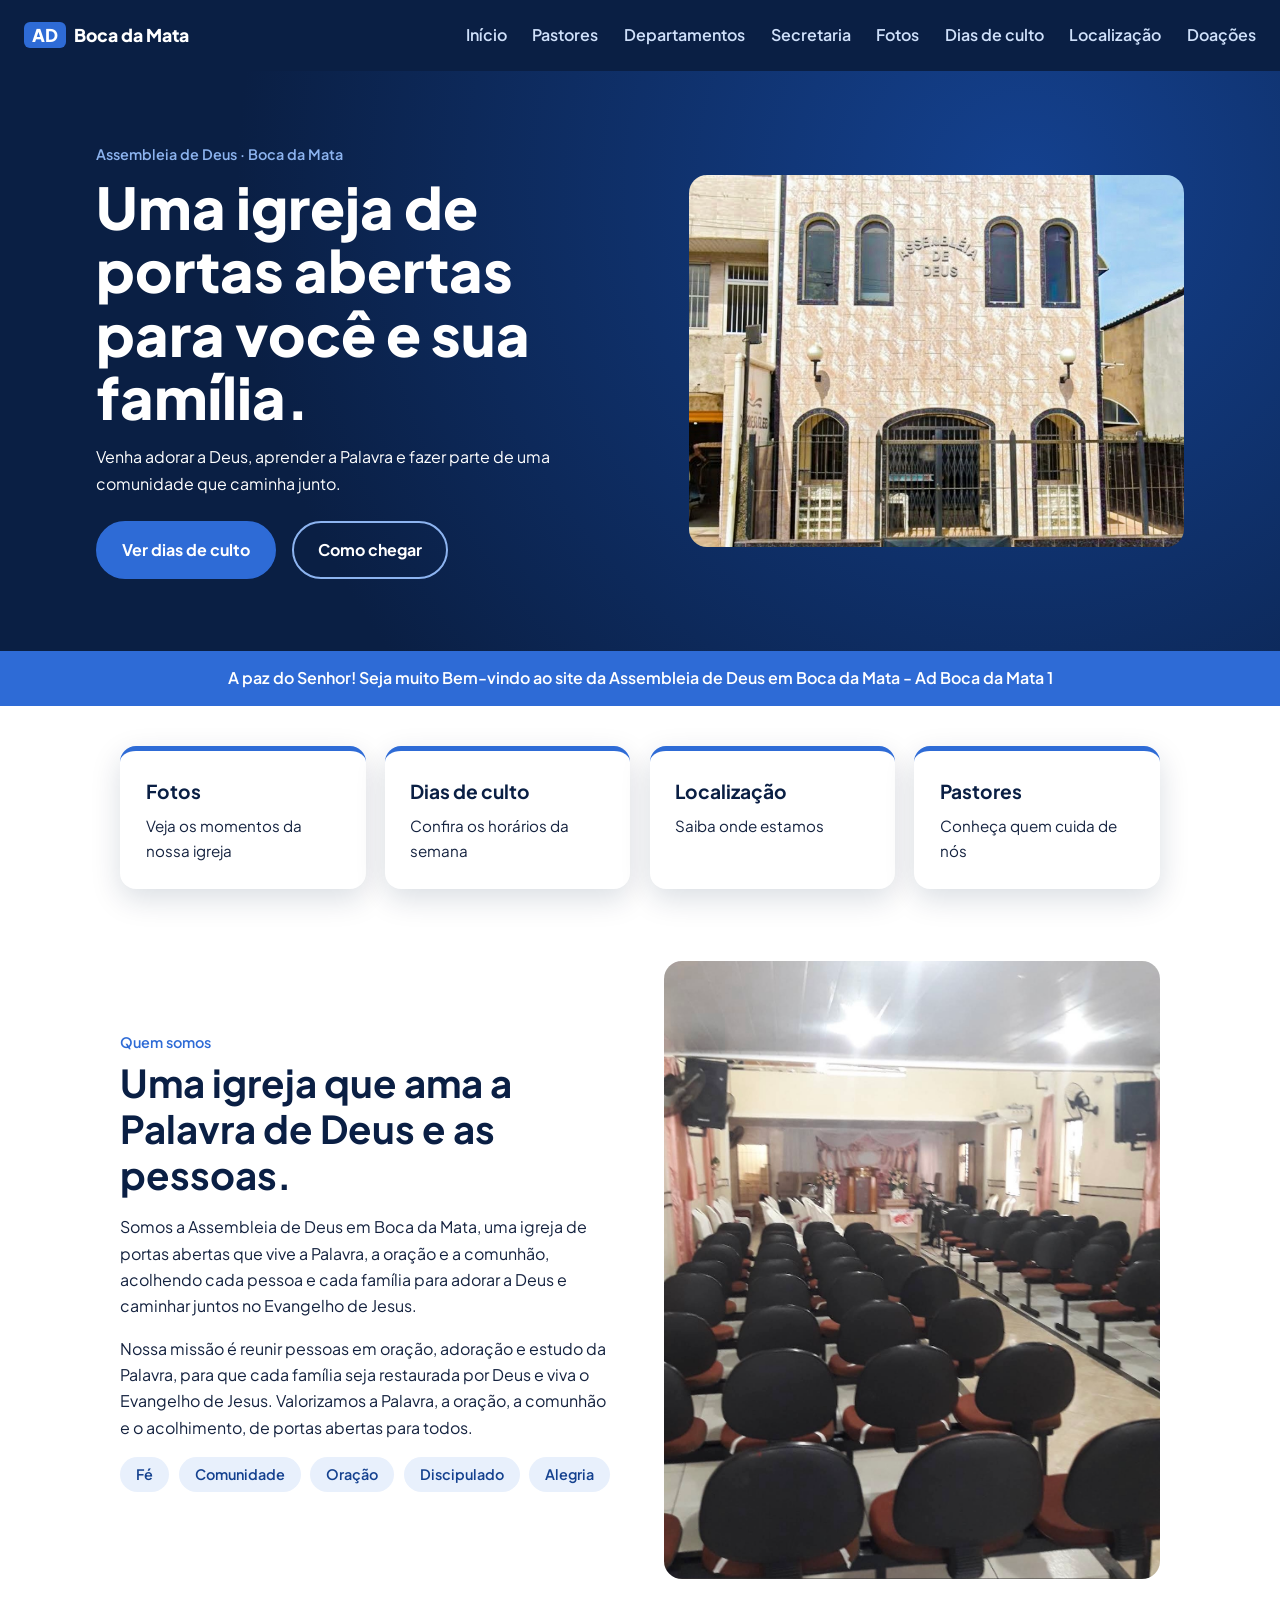
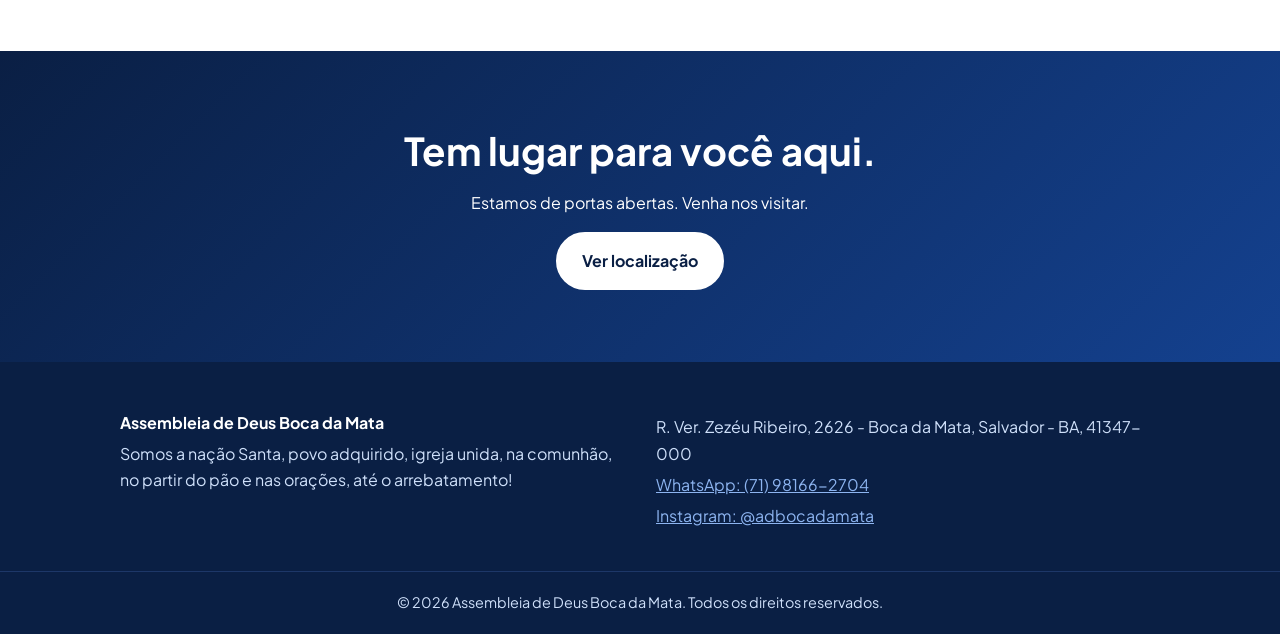
==== index.html @ 1d2b7a52 "Adicionando icones do PWA e favicon no site" ====
<!DOCTYPE html>
<html lang="pt-BR">
<head>
    <meta charset="UTF-8">
    <meta name="viewport" content="width=device-width, initial-scale=1">
    <meta name="theme-color" content="#0A1F44">
    <title>Início | Assembleia de Deus Boca da Mata</title>
    <meta name="description" content="Site oficial da Assembleia de Deus Boca da Mata: dias de culto, localização, fotos e pastores.">
    <link rel="preconnect" href="https://fonts.googleapis.com">
    <link rel="preconnect" href="https://fonts.gstatic.com" crossorigin>
    <link href="https://fonts.googleapis.com/css2?family=Plus+Jakarta+Sans:wght@400;600;800&display=swap" rel="stylesheet">
    <link rel="stylesheet" href="style.css">
    <link rel="manifest" href="manifest.json">
    <link rel="icon" type="image/png" href="img/icone-192.png">
    <meta name="theme-color" content="#0A1F44">
</head>
<body>
<a class="pular" href="#conteudo">Pular para o conteúdo</a>
<header class="topo" id="topo">
    <a class="marca" href="index.html"><span>AD</span> Boca da Mata</a>
    <button class="menu-btn" aria-label="Abrir menu" aria-expanded="false"><i></i><i></i><i></i></button>
    <nav class="menu" id="menu">
        <a href="index.html">Início</a>
        <a href="pastores.html">Pastores</a>
        <a href="departamentos.html">Departamentos</a>
        <a href="secretaria.html">Secretaria</a>
        <a href="fotos.html">Fotos</a>
        <a href="cultos.html">Dias de culto</a>
        <a href="localizacao.html">Localização</a>
        <a href="doacoes.html">Doações</a>
    </nav>
</header>
<main id="conteudo">
    <section class="hero">
        <div class="hero-txt">
            <p class="peq">Assembleia de Deus · Boca da Mata</p>
            <h1>Uma igreja de portas abertas para você e sua família.</h1>
            <p>Venha adorar a Deus, aprender a Palavra e fazer parte de uma comunidade que caminha junto.</p>
            <div class="botoes"><a class="btn" href="cultos.html">Ver dias de culto</a><a class="btn vazado" href="localizacao.html">Como chegar</a></div>
        </div>
        <figure class="foto hero-foto"><img src="img/igreja.jpg" alt="Fachada da igreja" loading="lazy" onerror="this.remove()"></figure>
    </section>
    <section class="faixa"><p>A paz do Senhor! Seja muito Bem-vindo ao site da Assembleia de Deus em Boca da Mata - Ad Boca da Mata 1</p></section>
    <section class="cartoes miolo">
        <a class="cartao rev" href="fotos.html"><b>Fotos</b><span>Veja os momentos da nossa igreja</span></a>
        <a class="cartao rev" href="cultos.html"><b>Dias de culto</b><span>Confira os horários da semana</span></a>
        <a class="cartao rev" href="localizacao.html"><b>Localização</b><span>Saiba onde estamos</span></a>
        <a class="cartao rev" href="pastores.html"><b>Pastores</b><span>Conheça quem cuida de nós</span></a>
    </section>
    <section class="bloco miolo duas">
        <div class="rev"><p class="peq azul">Quem somos</p><h2>Uma igreja que ama a Palavra de Deus e as pessoas.</h2>
            <p>Somos a Assembleia de Deus em Boca da Mata, uma igreja de portas abertas que vive a Palavra, a oração e a comunhão, acolhendo cada pessoa e cada família para adorar a Deus e caminhar juntos no Evangelho de Jesus.</p>
            <p>Nossa missão é reunir pessoas em oração, adoração e estudo da Palavra, para que cada família seja restaurada por Deus e viva o Evangelho de Jesus. Valorizamos a Palavra, a oração, a comunhão e o acolhimento, de portas abertas para todos.</p>
            <ul class="tags"><li>Fé</li><li>Comunidade</li><li>Oração</li><li>Discipulado</li><li>Alegria</li></ul></div>
        <figure class="foto rev"><img src="img/sobre.jpg" alt="Membros da igreja reunidos" loading="lazy" onerror="this.remove()"></figure>
    </section>
    <section class="chamada"><div class="miolo rev"><h2>Tem lugar para você aqui.</h2><p>Estamos de portas abertas. Venha nos visitar.</p><a class="btn claro" href="localizacao.html">Ver localização</a></div></section>
</main>
<footer class="rodape">
    <div class="rodape-in">
        <div><strong>Assembleia de Deus Boca da Mata</strong><p>Somos a nação Santa, povo adquirido, igreja unida, na comunhão, no partir do pão e nas orações, até o arrebatamento!</p></div>
        <div><p>R. Ver. Zezéu Ribeiro, 2626 - Boca da Mata, Salvador - BA, 41347-000</p><p><a href="https://wa.me/5571981662704">WhatsApp: (71) 98166-2704</a></p><p><a href="https://www.instagram.com/adbocadamata" target="_blank" rel="noopener">Instagram: @adbocadamata</a></p></div>
    </div>
    <p class="copy">© <span id="ano"></span> Assembleia de Deus Boca da Mata. Todos os direitos reservados.</p>
</footer>
<script src="script.js"></script>
<script>
    if ('serviceWorker' in navigator) {
        window.addEventListener('load', () => {
            navigator.serviceWorker.register('sw.js')
                .then(reg => console.log('Service Worker registrado com sucesso!', reg))
                .catch(err => console.log('Falha ao registrar o Service Worker:', err));
        });
    }
</script>
</body>
</html>
---- style.css ----
:root{
  --marinho:#0A1F44; --royal:#14418F; --azul:#2E6BD6; --claro:#8DB4F0; --gelo:#E8F0FC; --branco:#fff; --texto:#14223F;
  --fonte:'Plus Jakarta Sans',system-ui,sans-serif;
}
*{box-sizing:border-box}
html{scroll-behavior:smooth}
body{margin:0;font-family:var(--fonte);color:var(--texto);background:var(--branco);line-height:1.65}
img{max-width:100%;display:block}
a{color:var(--azul)}
:focus-visible{outline:3px solid var(--claro);outline-offset:3px}
.pular{position:absolute;left:-999px;background:#fff;padding:.5rem 1rem}
.pular:focus{left:0;z-index:99}
.miolo{max-width:68rem;margin:0 auto;padding-left:1.5rem;padding-right:1.5rem}

/* Topo */
.topo{position:sticky;top:0;z-index:20;display:flex;justify-content:space-between;align-items:center;padding:1.1rem 1.5rem;background:var(--marinho);transition:padding .3s,box-shadow .3s}
.topo.pequeno{padding:.55rem 1.5rem;box-shadow:0 4px 18px rgba(0,0,0,.3)}
.marca{color:#fff;text-decoration:none;font-weight:800;font-size:1.1rem}
.marca span{background:var(--azul);padding:.15rem .5rem;border-radius:6px;margin-right:.3rem}
.menu{display:flex;gap:1.6rem}
.menu a{color:#CFE0FA;text-decoration:none;font-weight:600;position:relative;padding:.3rem 0}
.menu a::after{content:"";position:absolute;left:0;bottom:0;height:2px;width:0;background:var(--claro);transition:width .3s}
.menu a:hover::after,.menu a.ativo::after{width:100%}
.menu a:hover,.menu a.ativo{color:#fff}
.menu-btn{display:none;background:none;border:0;cursor:pointer;padding:.4rem}
.menu-btn i{display:block;width:26px;height:3px;background:#fff;margin:5px 0;transition:transform .3s,opacity .3s}
.menu-btn[aria-expanded=true] i:nth-child(1){transform:translateY(8px) rotate(45deg)}
.menu-btn[aria-expanded=true] i:nth-child(2){opacity:0}
.menu-btn[aria-expanded=true] i:nth-child(3){transform:translateY(-8px) rotate(-45deg)}

/* Foto (com fundo azul caso a imagem não exista) */
.foto{margin:0;border-radius:18px;overflow:hidden;background:linear-gradient(135deg,var(--royal),var(--azul));min-height:14rem}
.foto img{width:100%;height:100%;object-fit:cover;transition:transform .6s}
a:hover>.foto img{transform:scale(1.06)}

/* Hero */
.hero{display:grid;grid-template-columns:1.1fr 1fr;gap:3rem;align-items:center;padding:4.5rem max(1.5rem,calc((100% - 68rem)/2));background:radial-gradient(circle at 80% 20%,var(--royal),var(--marinho) 70%);color:#fff}
.hero h1{font-size:clamp(2.1rem,5vw,3.6rem);line-height:1.1;margin:.5rem 0 1rem;font-weight:800}
.hero-txt>*{animation:entra .8s both}
.hero-txt>:nth-child(2){animation-delay:.12s}.hero-txt>:nth-child(3){animation-delay:.24s}.hero-txt>:nth-child(4){animation-delay:.36s}
.hero-foto{aspect-ratio:4/3;animation:entra .9s .2s both}
@keyframes entra{from{opacity:0;transform:translateY(24px)}to{opacity:1;transform:none}}
.peq{font-size:.9rem;font-weight:600;color:var(--claro);margin:0}
.peq.azul{color:var(--azul)}
.botoes{display:flex;gap:1rem;flex-wrap:wrap;margin-top:1.5rem}
.btn{display:inline-block;padding:.85rem 1.5rem;background:var(--azul);color:#fff;font-weight:700;text-decoration:none;border-radius:999px;border:2px solid var(--azul);transition:transform .2s,background .2s}
.btn:hover{background:var(--claro);border-color:var(--claro);color:var(--marinho);transform:translateY(-3px)}
.btn.vazado{background:transparent;border-color:var(--claro);color:#fff}
.btn.claro{background:#fff;border-color:#fff;color:var(--marinho)}

.faixa{background:var(--azul);color:#fff;text-align:center;padding:.9rem 1.5rem;font-weight:600}
.faixa p{margin:0}

/* Cartões */
.cartoes{display:grid;grid-template-columns:repeat(auto-fit,minmax(13rem,1fr));gap:1.2rem;margin-top:2.5rem;position:relative;padding-top:0}
.cartao{display:flex;flex-direction:column;gap:.3rem;padding:1.6rem;background:#fff;border-radius:16px;text-decoration:none;color:var(--texto);box-shadow:0 10px 30px rgba(10,31,68,.15);border-top:5px solid var(--azul);transition:transform .25s,background .25s,color .25s}
.cartao b{font-size:1.2rem;color:var(--marinho)}
.cartao span{font-size:.95rem}
.cartao:hover{transform:translateY(-6px);background:var(--marinho);color:#CFE0FA}
.cartao:hover b{color:#fff}

/* Blocos */
.bloco{padding-top:4.5rem;padding-bottom:4.5rem}
.duas{display:grid;grid-template-columns:1fr 1fr;gap:3rem;align-items:center}
h2{font-size:clamp(1.7rem,3.5vw,2.4rem);line-height:1.2;color:var(--marinho);margin:.3rem 0 1rem}
.tags{list-style:none;padding:0;display:flex;gap:.6rem;flex-wrap:wrap}
.tags li{background:var(--gelo);color:var(--royal);padding:.35rem 1rem;border-radius:999px;font-weight:600;font-size:.9rem}
.chamada{background:linear-gradient(135deg,var(--marinho),var(--royal));color:#fff;text-align:center;padding:4.5rem 0}
.chamada h2{color:#fff}

/* Páginas internas */
.cabeca{background:linear-gradient(135deg,var(--marinho),var(--royal));color:#fff;padding:4rem 0 3rem}
.cabeca h1{font-size:clamp(2rem,5vw,3rem);margin:0 0 .5rem}
.cabeca p{margin:0;color:#CFE0FA}
.trio{display:grid;grid-template-columns:repeat(auto-fit,minmax(15rem,1fr));gap:2rem}
.pastor{text-align:center}
.retrato{aspect-ratio:3/4;margin-bottom:1rem}
.pastor h3{margin:0;color:var(--marinho);font-size:1.3rem}
.pastor p{margin:.2rem 0 0;color:var(--azul);font-weight:600}
.galeria{display:grid;grid-template-columns:repeat(auto-fill,minmax(15rem,1fr));gap:1rem}
.galeria .foto{aspect-ratio:1;height:100%}
.agenda{list-style:none;padding:0;margin:0}
.agenda li{display:grid;grid-template-columns:10rem 1fr auto;gap:1rem;padding:1.1rem 1.2rem;border-radius:12px;margin-bottom:.7rem;background:var(--gelo);transition:transform .2s,background .2s}
.agenda li:hover{transform:translateX(6px);background:#D5E4FA}
.agenda b{color:var(--royal)}
.agenda em{font-style:normal;font-weight:800;color:var(--marinho)}
.mapa{min-height:20rem;border-radius:18px;background:var(--gelo);border:2px dashed var(--claro);display:flex;align-items:center;justify-content:center;text-align:center;padding:1rem;color:var(--royal);overflow:hidden}
.mapa iframe{width:100%;height:100%;min-height:20rem;border:0}

/* Lightbox */
.lightbox{position:fixed;inset:0;z-index:50;background:rgba(5,14,33,.92);display:flex;align-items:center;justify-content:center;padding:1.5rem}
.lightbox[hidden]{display:none}
.lightbox img{max-height:88vh;border-radius:12px;animation:entra .3s both}
.lightbox button{position:absolute;top:1rem;right:1.5rem;background:none;border:0;color:#fff;font-size:2.5rem;cursor:pointer}

/* Rodapé */
.rodape{background:var(--marinho);color:#CFE0FA;padding-top:3rem}
.rodape-in{max-width:68rem;margin:0 auto;padding:0 1.5rem 2rem;display:grid;grid-template-columns:1fr 1fr;gap:2rem}
.rodape strong{color:#fff}.rodape p{margin:.3rem 0}.rodape a{color:var(--claro)}
.copy{text-align:center;border-top:1px solid #1d3768;padding:1.2rem;margin:0;font-size:.9rem}

/* Animação ao rolar */
.rev{opacity:0;transform:translateY(28px);transition:opacity .7s,transform .7s}
.rev.visivel{opacity:1;transform:none}

@media (max-width:760px){
  .menu-btn{display:block}
  .menu{display:none;position:absolute;top:100%;left:0;right:0;flex-direction:column;gap:0;background:var(--marinho);padding:.5rem 1.5rem 1.2rem}
  .menu.aberto{display:flex;animation:entra .3s both}
  .menu a{padding:.8rem 0}
  .hero,.duas,.rodape-in{grid-template-columns:1fr}
  .agenda li{grid-template-columns:1fr auto}.agenda b{grid-column:1/-1}
}
@media (prefers-reduced-motion:reduce){
  *{animation:none!important;transition:none!important}.rev{opacity:1;transform:none}
}
/* Corrige o "Ver mais" cortado: todas as fotos viram quadrados iguais */
.galeria .item{aspect-ratio:1;position:relative;display:block;overflow:hidden;border-radius:18px}
.galeria .item .foto{position:absolute;inset:0;height:100%;min-height:0;aspect-ratio:auto;border-radius:0}
.galeria .item .foto img{width:100%;height:100%;object-fit:cover}
.galeria .legenda{z-index:2}

/* Departamentos */
.depto{margin-bottom:3.5rem}
.depto-topo{display:flex;align-items:center;gap:1rem;border-bottom:3px solid var(--gelo);padding-bottom:.8rem;margin-bottom:1.5rem}
.depto-topo h2{margin:0}
.logo{margin:0;width:56px;height:56px;min-height:0;flex:none;border-radius:50%;overflow:hidden;background:linear-gradient(135deg,var(--royal),var(--azul))}
.logo img{width:100%;height:100%;object-fit:cover}
.lideres{display:grid;grid-template-columns:repeat(auto-fill,minmax(13rem,1fr));gap:1.5rem}
.lider{background:var(--gelo);border-radius:16px;padding:1rem 1rem 1.3rem;text-align:center;transition:transform .25s,box-shadow .25s}
.lider:hover{transform:translateY(-5px);box-shadow:0 10px 24px rgba(10,31,68,.18)}
.lider .foto{aspect-ratio:1;min-height:0;border-radius:50%;width:9rem;margin:0 auto 1rem}
.lider h4{margin:0;color:var(--marinho);font-size:1.1rem}
.lider .cargo{margin:.15rem 0 .6rem;color:var(--royal);font-weight:600}
.lider .tel{display:inline-block;font-weight:700;text-decoration:none;color:#fff;background:var(--azul);padding:.35rem 1rem;border-radius:999px;font-size:.9rem}
.lider .tel:hover{background:var(--marinho)}
/* Cultos: a caixinha abre para baixo ao clicar */
.agenda li.culto{display:block;padding:0;overflow:hidden}
.culto-btn{width:100%;display:grid;grid-template-columns:10rem 1fr auto auto;gap:1rem;align-items:center;padding:1.1rem 1.2rem;border:0;background:transparent;font:inherit;color:inherit;text-align:left;cursor:pointer}
.culto-btn .seta{width:.65rem;height:.65rem;border-right:3px solid var(--royal);border-bottom:3px solid var(--royal);transform:rotate(45deg);transition:transform .45s}
.culto-btn[aria-expanded="true"] .seta{transform:rotate(-135deg)}
.culto-painel{display:grid;grid-template-rows:0fr;transition:grid-template-rows .45s ease}
.culto-painel.aberto{grid-template-rows:1fr}
.culto-conteudo{overflow:hidden;visibility:hidden;transition:visibility .45s}
.culto-painel.aberto .culto-conteudo{visibility:visible}
.culto-conteudo p{margin:0;padding:1rem 1.2rem 1.3rem;border-top:1px solid #c5d6f2}
@media (max-width:760px){
  .culto-btn{grid-template-columns:1fr auto auto}
  .culto-btn b{grid-column:1/-1}
}
/* Cultos: linha vira botão que se estende */
.agenda li.culto{display:block;padding:0;overflow:hidden}
.culto-btn{width:100%;display:grid;grid-template-columns:10rem 1fr auto auto;gap:1rem;align-items:center;padding:1.1rem 1.2rem;border:0;background:transparent;font:inherit;color:inherit;text-align:left;cursor:pointer}
.culto-btn .seta{width:.65rem;height:.65rem;border-right:3px solid var(--royal);border-bottom:3px solid var(--royal);transform:rotate(45deg);transition:transform .45s}
.culto-btn[aria-expanded="true"] .seta{transform:rotate(-135deg)}
.culto-painel{display:grid;grid-template-rows:0fr;transition:grid-template-rows .45s ease}
.culto-painel.aberto{grid-template-rows:1fr}
.culto-conteudo{overflow:hidden;visibility:hidden;transition:visibility .45s}
.culto-painel.aberto .culto-conteudo{visibility:visible}
.culto-conteudo p{margin:0;padding:.2rem 1.2rem 1.3rem;border-top:1px solid #c5d6f2;padding-top:1rem}
@media (max-width:760px){
  .culto-btn{grid-template-columns:1fr auto auto}
  .culto-btn b{grid-column:1/-1}
}/* Cultos: a caixinha abre para baixo ao clicar */
.agenda li.culto{display:block;padding:0;overflow:hidden}
.culto-btn{width:100%;display:grid;grid-template-columns:10rem 1fr auto auto;gap:1rem;align-items:center;padding:1.1rem 1.2rem;border:0;background:transparent;font:inherit;color:inherit;text-align:left;cursor:pointer}
.culto-btn .seta{width:.65rem;height:.65rem;border-right:3px solid var(--royal);border-bottom:3px solid var(--royal);transform:rotate(45deg);transition:transform .45s}
.culto-btn[aria-expanded="true"] .seta{transform:rotate(-135deg)}
.culto-painel{display:grid;grid-template-rows:0fr;transition:grid-template-rows .45s ease}
.culto-painel.aberto{grid-template-rows:1fr}
.culto-conteudo{overflow:hidden;visibility:hidden;transition:visibility .45s}
.culto-painel.aberto .culto-conteudo{visibility:visible}
.culto-conteudo p{margin:0;padding:1rem 1.2rem 1.3rem;border-top:1px solid #c5d6f2}
@media (max-width:760px){
  .culto-btn{grid-template-columns:1fr auto auto}
  .culto-btn b{grid-column:1/-1}
}
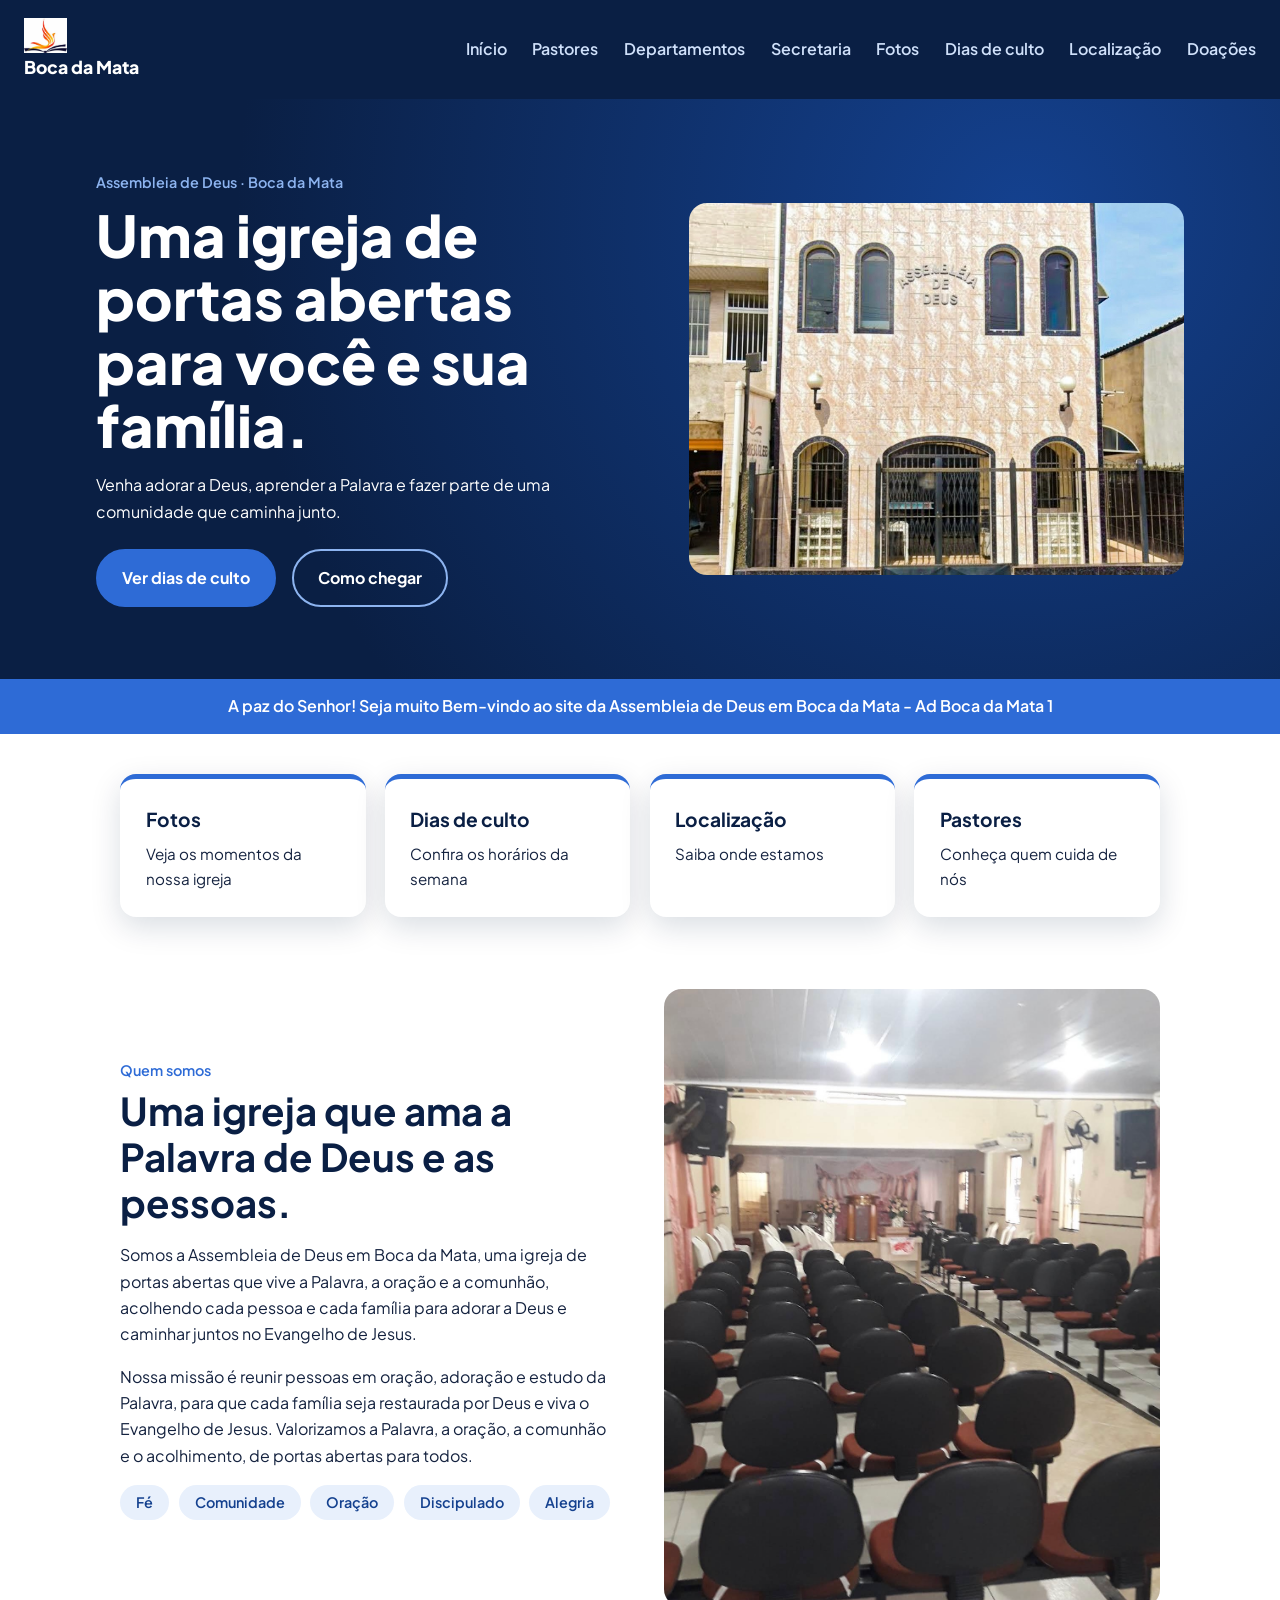
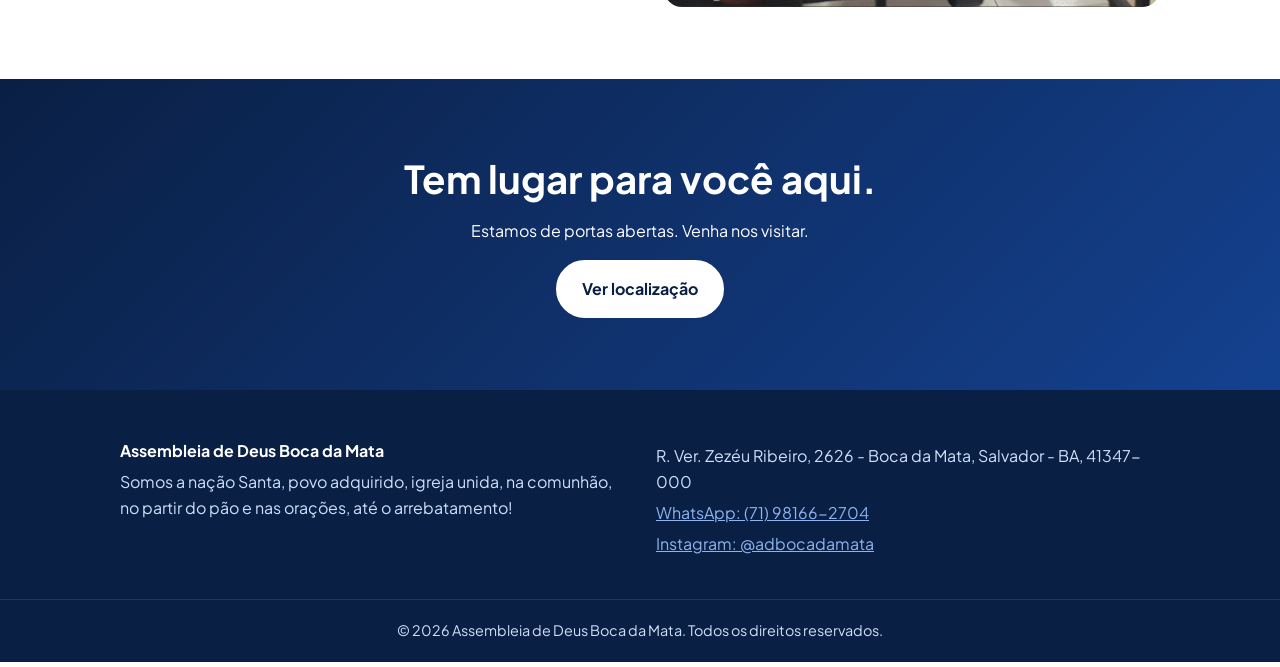
==== commit 70c08b9d: "Adicionando logo em imagem no topo do site" ====
--- a/index.html
+++ b/index.html
@@ -17,7 +17,10 @@
 <body>
 <a class="pular" href="#conteudo">Pular para o conteúdo</a>
 <header class="topo" id="topo">
-    <a class="marca" href="index.html"><span>AD</span> Boca da Mata</a>
+    <a class="marca" href="index.html">
+        <img src="img/logo-igreja.png" alt="Logo AD Boca da Mata" style="height: 35px; width: auto; vertical-align: middle; margin-right: 5px;">
+        Boca da Mata
+    </a>
     <button class="menu-btn" aria-label="Abrir menu" aria-expanded="false"><i></i><i></i><i></i></button>
     <nav class="menu" id="menu">
         <a href="index.html">Início</a>
--- a/style.css
+++ b/style.css
@@ -174,4 +174,9 @@
 @media (max-width:760px){
   .culto-btn{grid-template-columns:1fr auto auto}
   .culto-btn b{grid-column:1/-1}
+}
+.marca img {
+  max-height: 38px;
+  object-fit: contain;
+  vertical-align: middle;
 }
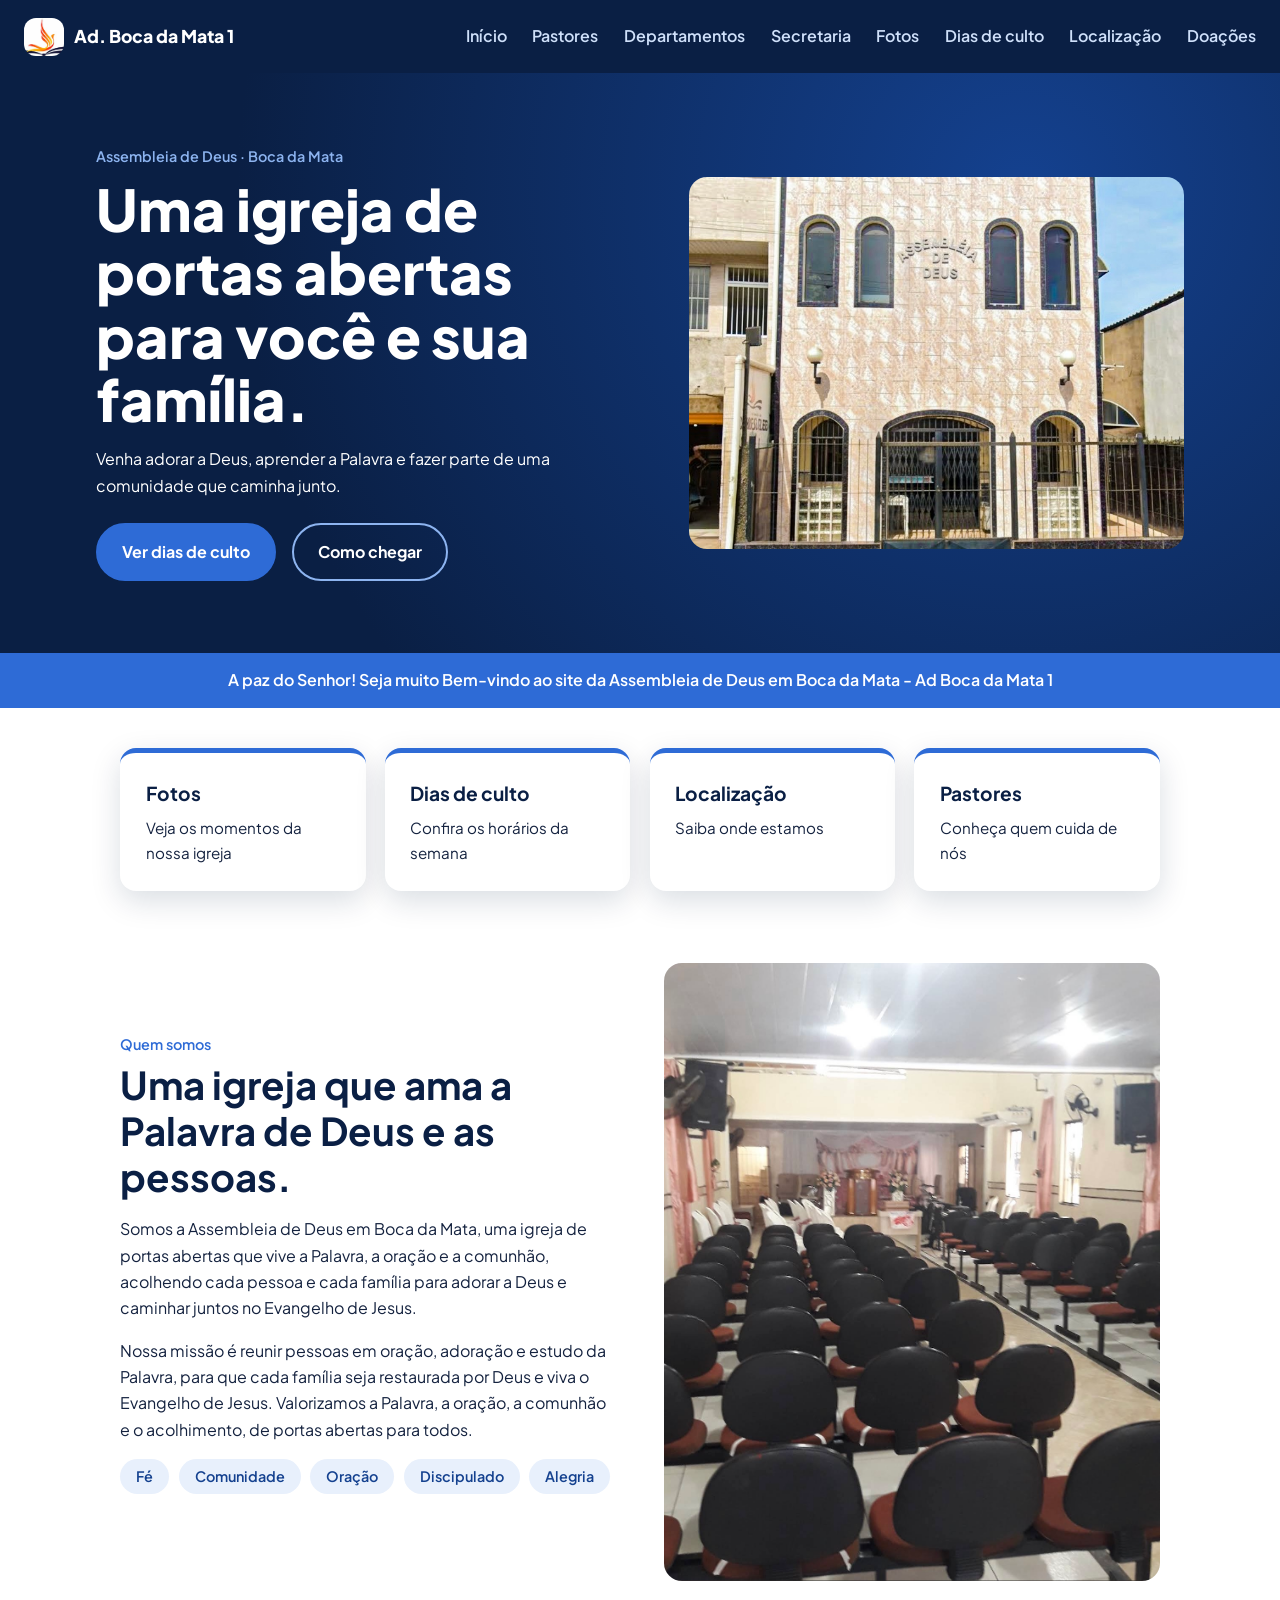
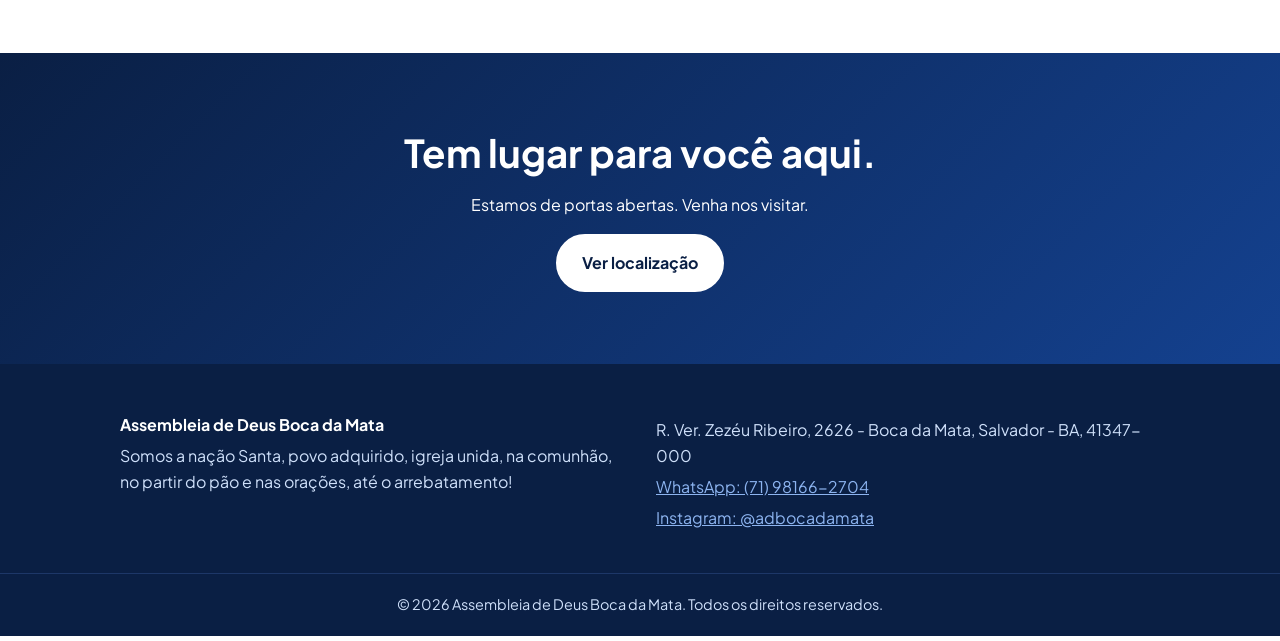
==== commit 5367dd7c: "Ajustando logo arredondada e nome Ad. Boca da Mata 1 ao lado" ====
--- a/index.html
+++ b/index.html
@@ -18,8 +18,8 @@
 <a class="pular" href="#conteudo">Pular para o conteúdo</a>
 <header class="topo" id="topo">
     <a class="marca" href="index.html">
-        <img src="img/logo-igreja.png" alt="Logo AD Boca da Mata" style="height: 35px; width: auto; vertical-align: middle; margin-right: 5px;">
-        Boca da Mata
+        <img src="img/logo-igreja.png" alt="Logo AD Boca da Mata">
+        Ad. Boca da Mata 1
     </a>
     <button class="menu-btn" aria-label="Abrir menu" aria-expanded="false"><i></i><i></i><i></i></button>
     <nav class="menu" id="menu">
--- a/style.css
+++ b/style.css
@@ -179,4 +179,22 @@
   max-height: 38px;
   object-fit: contain;
   vertical-align: middle;
+}
+/* Marca (Logo + Nome no Topo) */
+.marca {
+    color: #fff;
+    text-decoration: none;
+    font-weight: 800;
+    font-size: 1.1rem;
+    display: flex;
+    align-items: center;
+    gap: 0.6rem;
+}
+
+.marca img {
+    height: 40px;
+    width: 40px;
+    object-fit: cover;
+    border-radius: 12px; /* Deixa os cantos arredondados */
+    vertical-align: middle;
 }
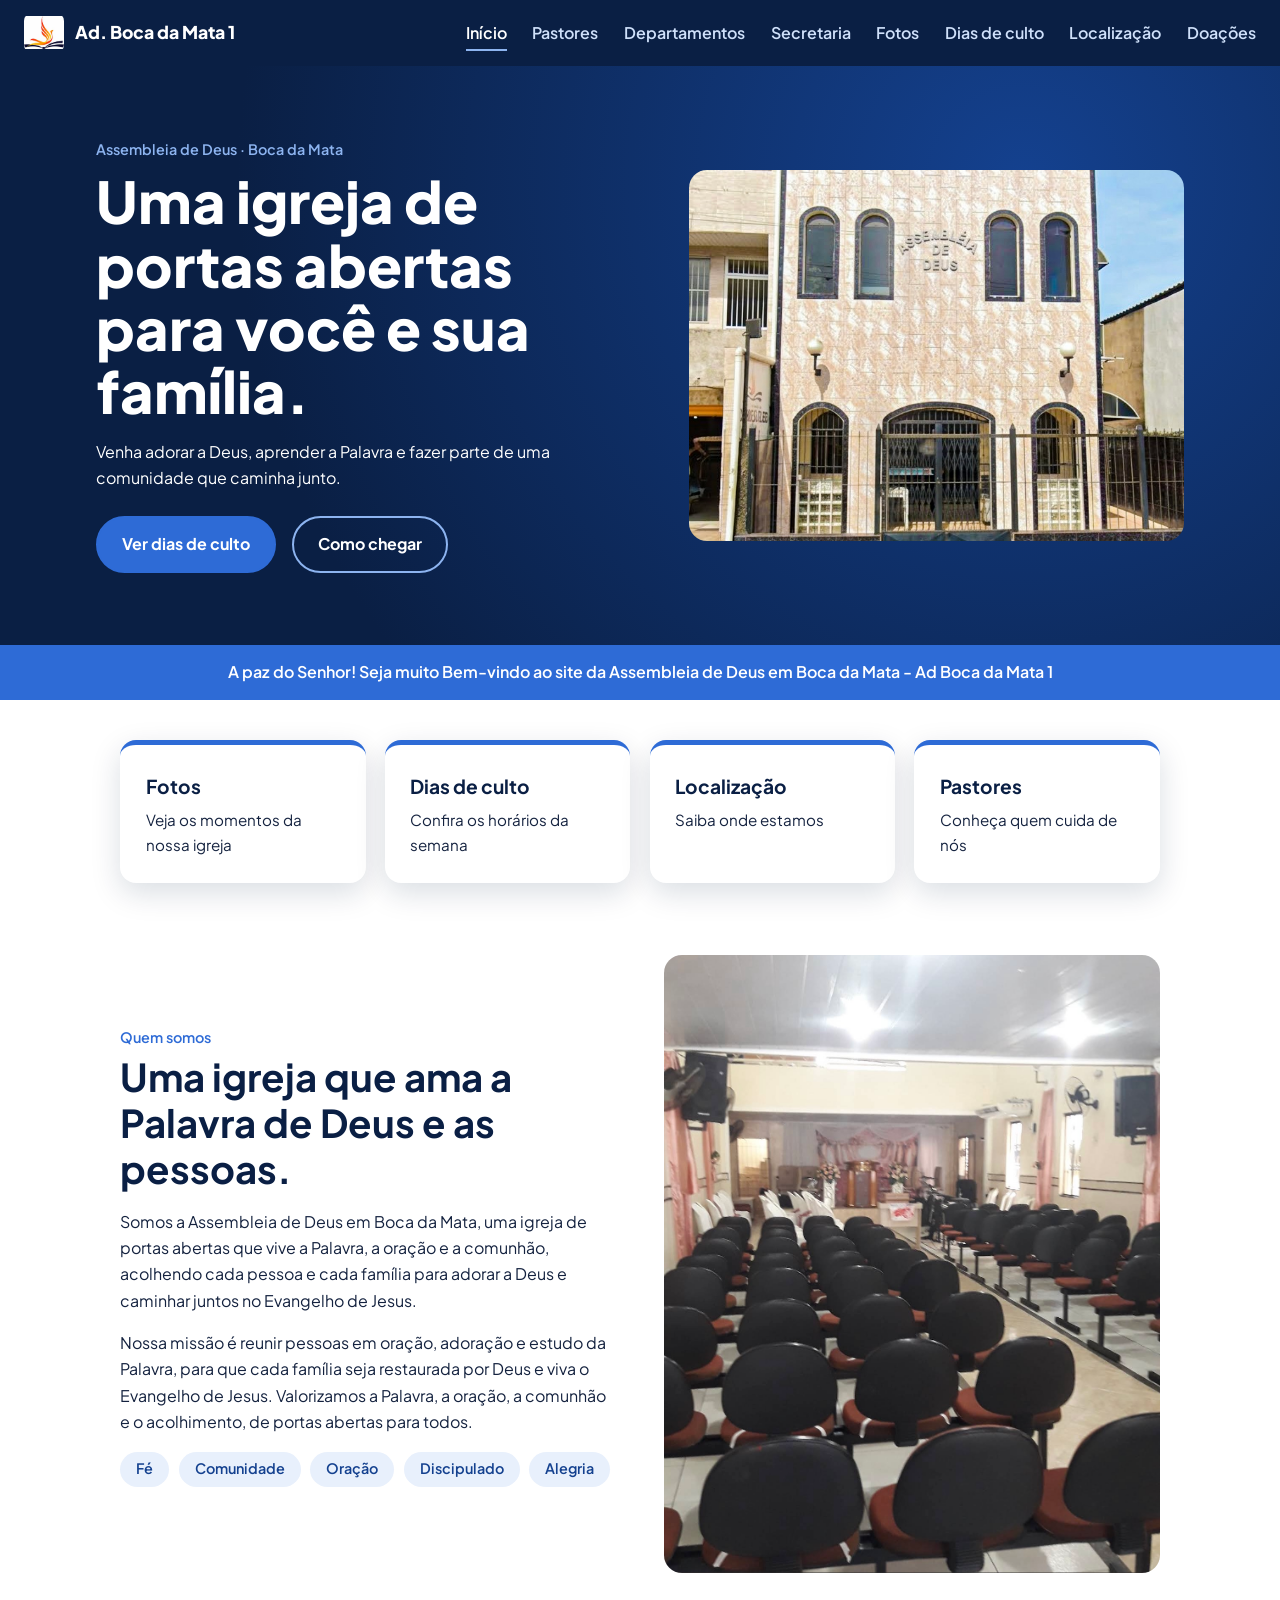
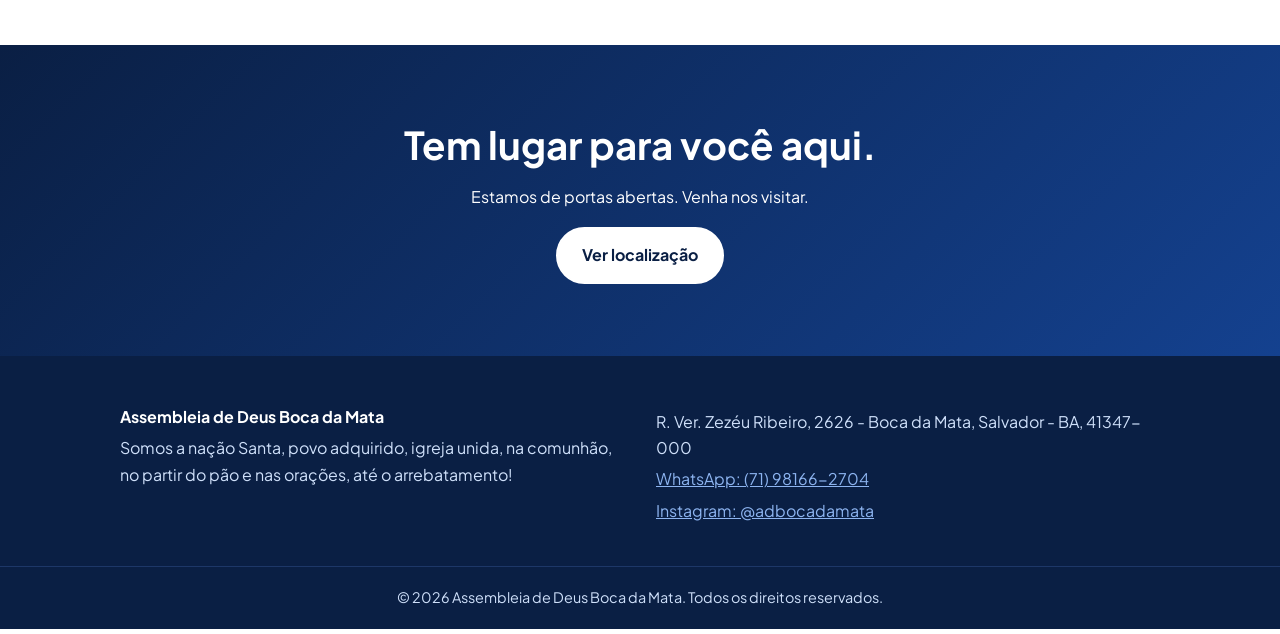
==== commit ac3eef6b: "Atualiza site: nova logo, página de localização e correções" ====
--- a/index.html
+++ b/index.html
@@ -11,19 +11,21 @@
     <link href="https://fonts.googleapis.com/css2?family=Plus+Jakarta+Sans:wght@400;600;800&display=swap" rel="stylesheet">
     <link rel="stylesheet" href="style.css">
     <link rel="manifest" href="manifest.json">
-    <link rel="icon" type="image/png" href="img/icone-192.png">
-    <meta name="theme-color" content="#0A1F44">
+    <link rel="icon" href="favicon.ico" sizes="any">
+    <link rel="icon" type="image/png" sizes="32x32" href="img/favicon-32.png">
+    <link rel="icon" type="image/png" sizes="192x192" href="img/icone-192.png">
+    <link rel="apple-touch-icon" href="img/apple-touch-icon.png">
 </head>
 <body>
 <a class="pular" href="#conteudo">Pular para o conteúdo</a>
 <header class="topo" id="topo">
     <a class="marca" href="index.html">
-        <img src="img/logo-igreja.png" alt="Logo AD Boca da Mata">
+        <img src="img/logo-igreja.png" alt="Logo AD Boca da Mata" width="40" height="40">
         Ad. Boca da Mata 1
     </a>
     <button class="menu-btn" aria-label="Abrir menu" aria-expanded="false"><i></i><i></i><i></i></button>
     <nav class="menu" id="menu">
-        <a href="index.html">Início</a>
+        <a href="index.html" class="ativo" aria-current="page">Início</a>
         <a href="pastores.html">Pastores</a>
         <a href="departamentos.html">Departamentos</a>
         <a href="secretaria.html">Secretaria</a>
--- a/style.css
+++ b/style.css
@@ -1,6 +1,6 @@
 :root{
-  --marinho:#0A1F44; --royal:#14418F; --azul:#2E6BD6; --claro:#8DB4F0; --gelo:#E8F0FC; --branco:#fff; --texto:#14223F;
-  --fonte:'Plus Jakarta Sans',system-ui,sans-serif;
+    --marinho:#0A1F44; --royal:#14418F; --azul:#2E6BD6; --claro:#8DB4F0; --gelo:#E8F0FC; --branco:#fff; --texto:#14223F;
+    --fonte:'Plus Jakarta Sans',system-ui,sans-serif;
 }
 *{box-sizing:border-box}
 html{scroll-behavior:smooth}
@@ -13,10 +13,8 @@
 .miolo{max-width:68rem;margin:0 auto;padding-left:1.5rem;padding-right:1.5rem}
 
 /* Topo */
-.topo{position:sticky;top:0;z-index:20;display:flex;justify-content:space-between;align-items:center;padding:1.1rem 1.5rem;background:var(--marinho);transition:padding .3s,box-shadow .3s}
-.topo.pequeno{padding:.55rem 1.5rem;box-shadow:0 4px 18px rgba(0,0,0,.3)}
-.marca{color:#fff;text-decoration:none;font-weight:800;font-size:1.1rem}
-.marca span{background:var(--azul);padding:.15rem .5rem;border-radius:6px;margin-right:.3rem}
+.topo{position:sticky;top:0;z-index:20;display:flex;justify-content:space-between;align-items:center;padding:.8rem 1.5rem;background:var(--marinho);transition:padding .3s,box-shadow .3s}
+.topo.pequeno{padding:.5rem 1.5rem;box-shadow:0 4px 18px rgba(0,0,0,.3)}
 .menu{display:flex;gap:1.6rem}
 .menu a{color:#CFE0FA;text-decoration:none;font-weight:600;position:relative;padding:.3rem 0}
 .menu a::after{content:"";position:absolute;left:0;bottom:0;height:2px;width:0;background:var(--claro);transition:width .3s}
@@ -27,6 +25,11 @@
 .menu-btn[aria-expanded=true] i:nth-child(1){transform:translateY(8px) rotate(45deg)}
 .menu-btn[aria-expanded=true] i:nth-child(2){opacity:0}
 .menu-btn[aria-expanded=true] i:nth-child(3){transform:translateY(-8px) rotate(-45deg)}
+
+/* Marca (logo + nome no topo) */
+.marca{color:#fff;text-decoration:none;font-weight:800;font-size:1.1rem;display:flex;align-items:center;gap:.7rem;line-height:1}
+.marca img{height:40px;width:40px;max-width:none;flex:none;object-fit:contain;border-radius:8px}
+.topo.pequeno .marca img{height:34px;width:34px}
 
 /* Foto (com fundo azul caso a imagem não exista) */
 .foto{margin:0;border-radius:18px;overflow:hidden;background:linear-gradient(135deg,var(--royal),var(--azul));min-height:14rem}
@@ -103,18 +106,7 @@
 .rev{opacity:0;transform:translateY(28px);transition:opacity .7s,transform .7s}
 .rev.visivel{opacity:1;transform:none}
 
-@media (max-width:760px){
-  .menu-btn{display:block}
-  .menu{display:none;position:absolute;top:100%;left:0;right:0;flex-direction:column;gap:0;background:var(--marinho);padding:.5rem 1.5rem 1.2rem}
-  .menu.aberto{display:flex;animation:entra .3s both}
-  .menu a{padding:.8rem 0}
-  .hero,.duas,.rodape-in{grid-template-columns:1fr}
-  .agenda li{grid-template-columns:1fr auto}.agenda b{grid-column:1/-1}
-}
-@media (prefers-reduced-motion:reduce){
-  *{animation:none!important;transition:none!important}.rev{opacity:1;transform:none}
-}
-/* Corrige o "Ver mais" cortado: todas as fotos viram quadrados iguais */
+/* Galeria: todas as fotos viram quadrados iguais */
 .galeria .item{aspect-ratio:1;position:relative;display:block;overflow:hidden;border-radius:18px}
 .galeria .item .foto{position:absolute;inset:0;height:100%;min-height:0;aspect-ratio:auto;border-radius:0}
 .galeria .item .foto img{width:100%;height:100%;object-fit:cover}
@@ -134,6 +126,7 @@
 .lider .cargo{margin:.15rem 0 .6rem;color:var(--royal);font-weight:600}
 .lider .tel{display:inline-block;font-weight:700;text-decoration:none;color:#fff;background:var(--azul);padding:.35rem 1rem;border-radius:999px;font-size:.9rem}
 .lider .tel:hover{background:var(--marinho)}
+
 /* Cultos: a caixinha abre para baixo ao clicar */
 .agenda li.culto{display:block;padding:0;overflow:hidden}
 .culto-btn{width:100%;display:grid;grid-template-columns:10rem 1fr auto auto;gap:1rem;align-items:center;padding:1.1rem 1.2rem;border:0;background:transparent;font:inherit;color:inherit;text-align:left;cursor:pointer}
@@ -144,57 +137,24 @@
 .culto-conteudo{overflow:hidden;visibility:hidden;transition:visibility .45s}
 .culto-painel.aberto .culto-conteudo{visibility:visible}
 .culto-conteudo p{margin:0;padding:1rem 1.2rem 1.3rem;border-top:1px solid #c5d6f2}
+
+/* Localização */
+.loc{display:grid;grid-template-columns:1fr 1.4fr;gap:2.5rem;align-items:start}
+.loc-info{background:var(--gelo);border-radius:18px;padding:2rem}
+.loc-info h2{margin-top:0;font-size:1.6rem}
+.loc-info p{margin:.4rem 0 1rem}
+
 @media (max-width:760px){
-  .culto-btn{grid-template-columns:1fr auto auto}
-  .culto-btn b{grid-column:1/-1}
+    .menu-btn{display:block}
+    .menu{display:none;position:absolute;top:100%;left:0;right:0;flex-direction:column;gap:0;background:var(--marinho);padding:.5rem 1.5rem 1.2rem}
+    .menu.aberto{display:flex;animation:entra .3s both}
+    .menu a{padding:.8rem 0}
+    .marca{font-size:1rem}
+    .hero,.duas,.rodape-in,.loc{grid-template-columns:1fr}
+    .agenda li{grid-template-columns:1fr auto}.agenda b{grid-column:1/-1}
+    .culto-btn{grid-template-columns:1fr auto auto}
+    .culto-btn b{grid-column:1/-1}
 }
-/* Cultos: linha vira botão que se estende */
-.agenda li.culto{display:block;padding:0;overflow:hidden}
-.culto-btn{width:100%;display:grid;grid-template-columns:10rem 1fr auto auto;gap:1rem;align-items:center;padding:1.1rem 1.2rem;border:0;background:transparent;font:inherit;color:inherit;text-align:left;cursor:pointer}
-.culto-btn .seta{width:.65rem;height:.65rem;border-right:3px solid var(--royal);border-bottom:3px solid var(--royal);transform:rotate(45deg);transition:transform .45s}
-.culto-btn[aria-expanded="true"] .seta{transform:rotate(-135deg)}
-.culto-painel{display:grid;grid-template-rows:0fr;transition:grid-template-rows .45s ease}
-.culto-painel.aberto{grid-template-rows:1fr}
-.culto-conteudo{overflow:hidden;visibility:hidden;transition:visibility .45s}
-.culto-painel.aberto .culto-conteudo{visibility:visible}
-.culto-conteudo p{margin:0;padding:.2rem 1.2rem 1.3rem;border-top:1px solid #c5d6f2;padding-top:1rem}
-@media (max-width:760px){
-  .culto-btn{grid-template-columns:1fr auto auto}
-  .culto-btn b{grid-column:1/-1}
-}/* Cultos: a caixinha abre para baixo ao clicar */
-.agenda li.culto{display:block;padding:0;overflow:hidden}
-.culto-btn{width:100%;display:grid;grid-template-columns:10rem 1fr auto auto;gap:1rem;align-items:center;padding:1.1rem 1.2rem;border:0;background:transparent;font:inherit;color:inherit;text-align:left;cursor:pointer}
-.culto-btn .seta{width:.65rem;height:.65rem;border-right:3px solid var(--royal);border-bottom:3px solid var(--royal);transform:rotate(45deg);transition:transform .45s}
-.culto-btn[aria-expanded="true"] .seta{transform:rotate(-135deg)}
-.culto-painel{display:grid;grid-template-rows:0fr;transition:grid-template-rows .45s ease}
-.culto-painel.aberto{grid-template-rows:1fr}
-.culto-conteudo{overflow:hidden;visibility:hidden;transition:visibility .45s}
-.culto-painel.aberto .culto-conteudo{visibility:visible}
-.culto-conteudo p{margin:0;padding:1rem 1.2rem 1.3rem;border-top:1px solid #c5d6f2}
-@media (max-width:760px){
-  .culto-btn{grid-template-columns:1fr auto auto}
-  .culto-btn b{grid-column:1/-1}
-}
-.marca img {
-  max-height: 38px;
-  object-fit: contain;
-  vertical-align: middle;
-}
-/* Marca (Logo + Nome no Topo) */
-.marca {
-    color: #fff;
-    text-decoration: none;
-    font-weight: 800;
-    font-size: 1.1rem;
-    display: flex;
-    align-items: center;
-    gap: 0.6rem;
-}
-
-.marca img {
-    height: 40px;
-    width: 40px;
-    object-fit: cover;
-    border-radius: 12px; /* Deixa os cantos arredondados */
-    vertical-align: middle;
+@media (prefers-reduced-motion:reduce){
+    *{animation:none!important;transition:none!important}.rev{opacity:1;transform:none}
 }
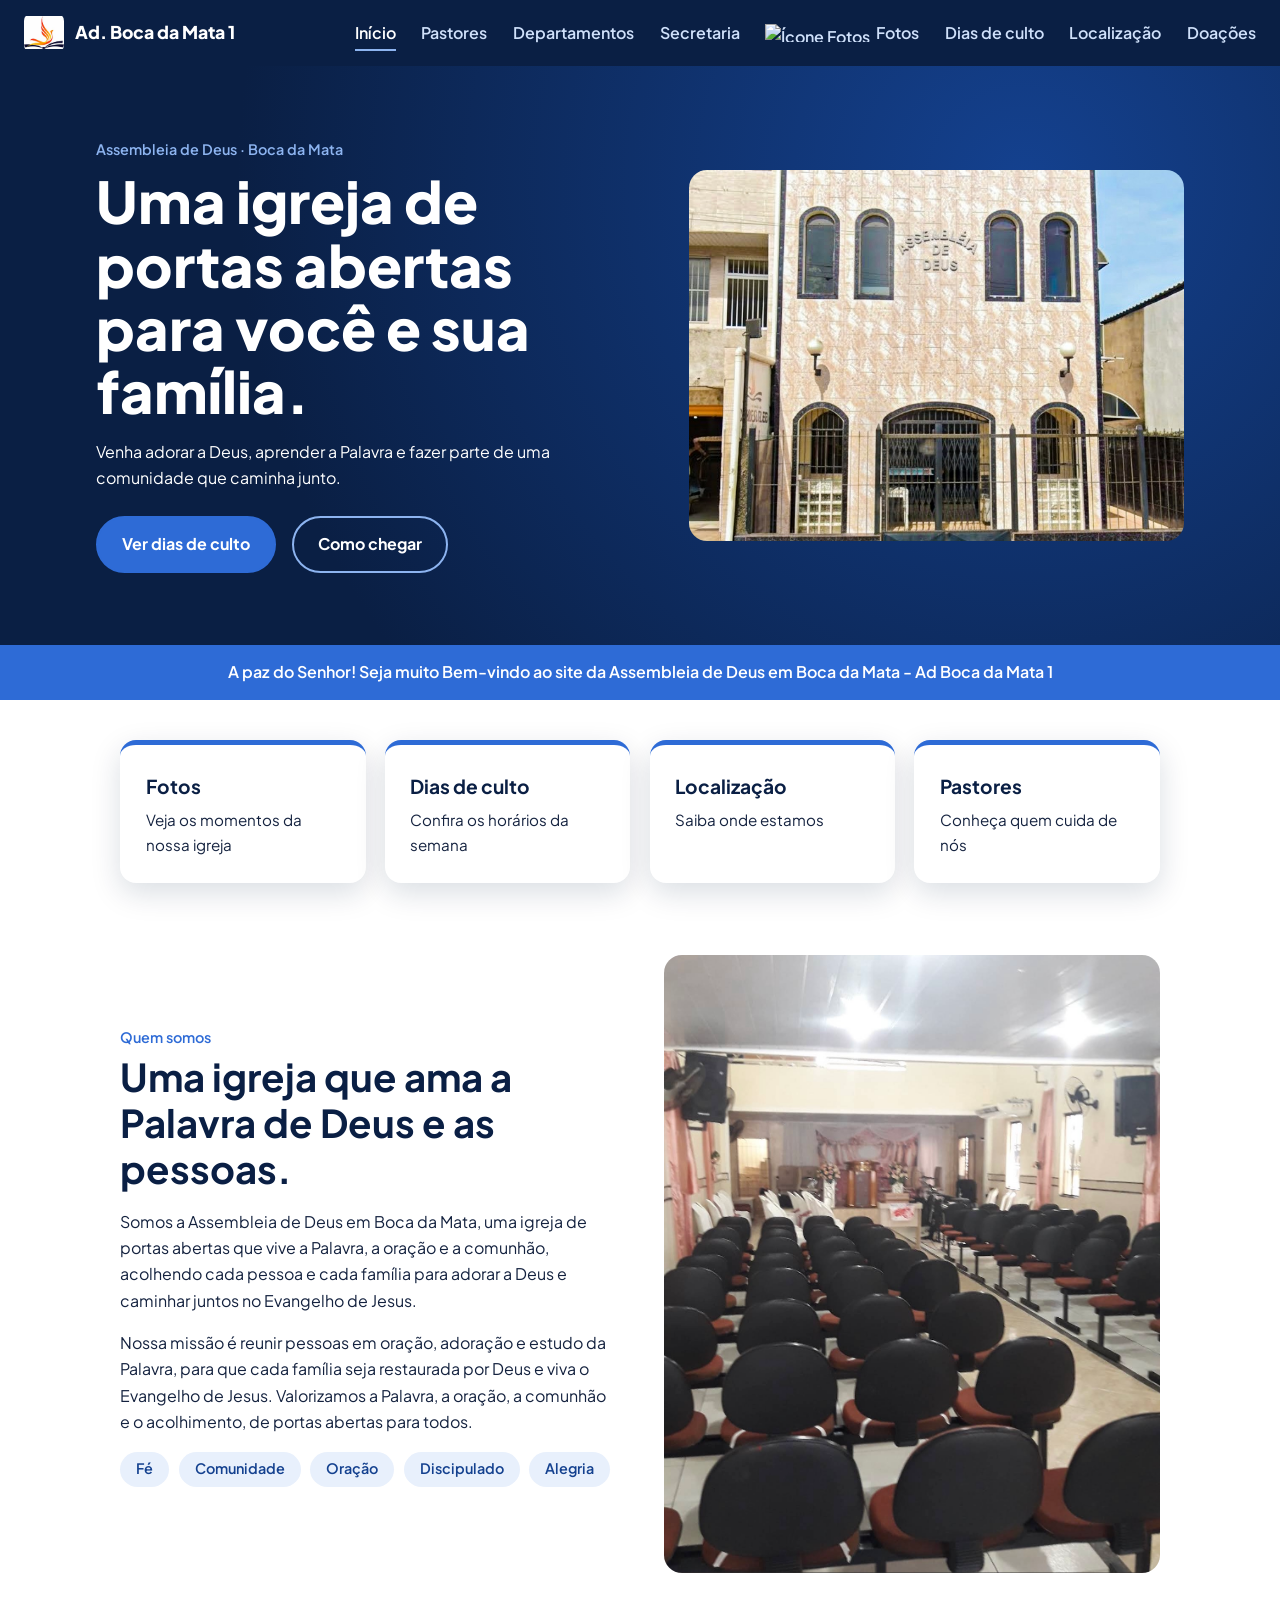
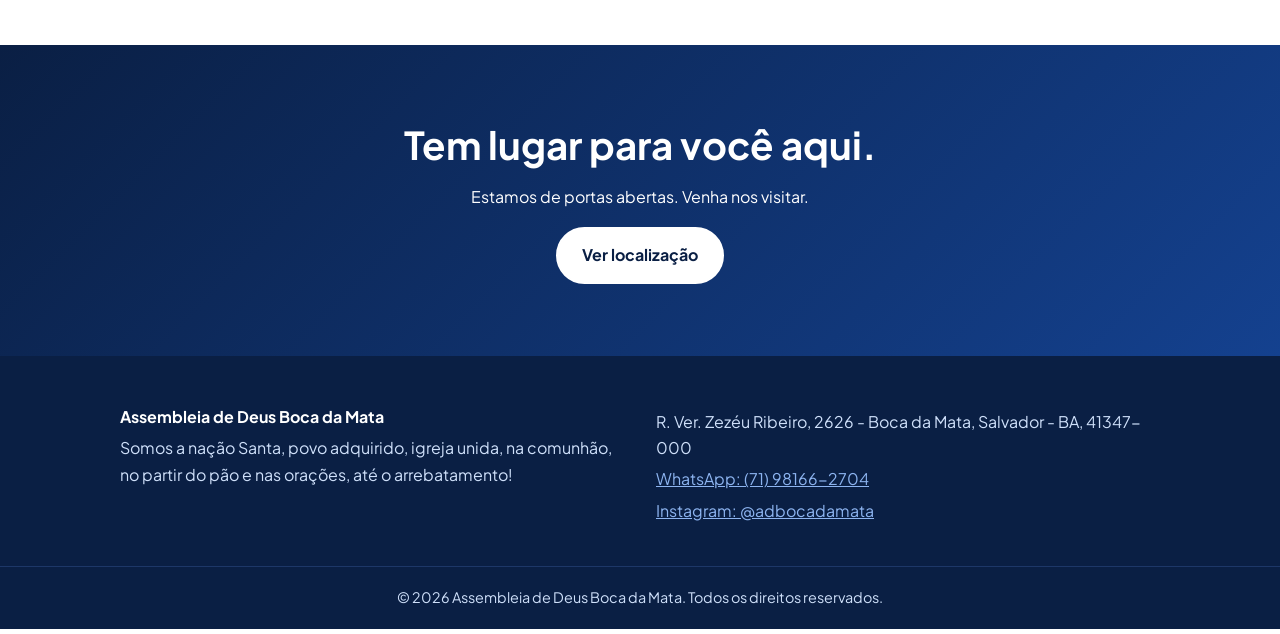
==== commit 7ded6886: "Adicionando icone e link de fotos no menu de navegação" ====
--- a/index.html
+++ b/index.html
@@ -29,7 +29,10 @@
         <a href="pastores.html">Pastores</a>
         <a href="departamentos.html">Departamentos</a>
         <a href="secretaria.html">Secretaria</a>
-        <a href="fotos.html">Fotos</a>
+        <a href="fotos.html" style="display: inline-flex; align-items: center; gap: 6px;">
+            <img src="img/icone-fotos.png" alt="Ícone Fotos" style="height: 18px; width: auto; vertical-align: middle;">
+            Fotos
+        </a>
         <a href="cultos.html">Dias de culto</a>
         <a href="localizacao.html">Localização</a>
         <a href="doacoes.html">Doações</a>
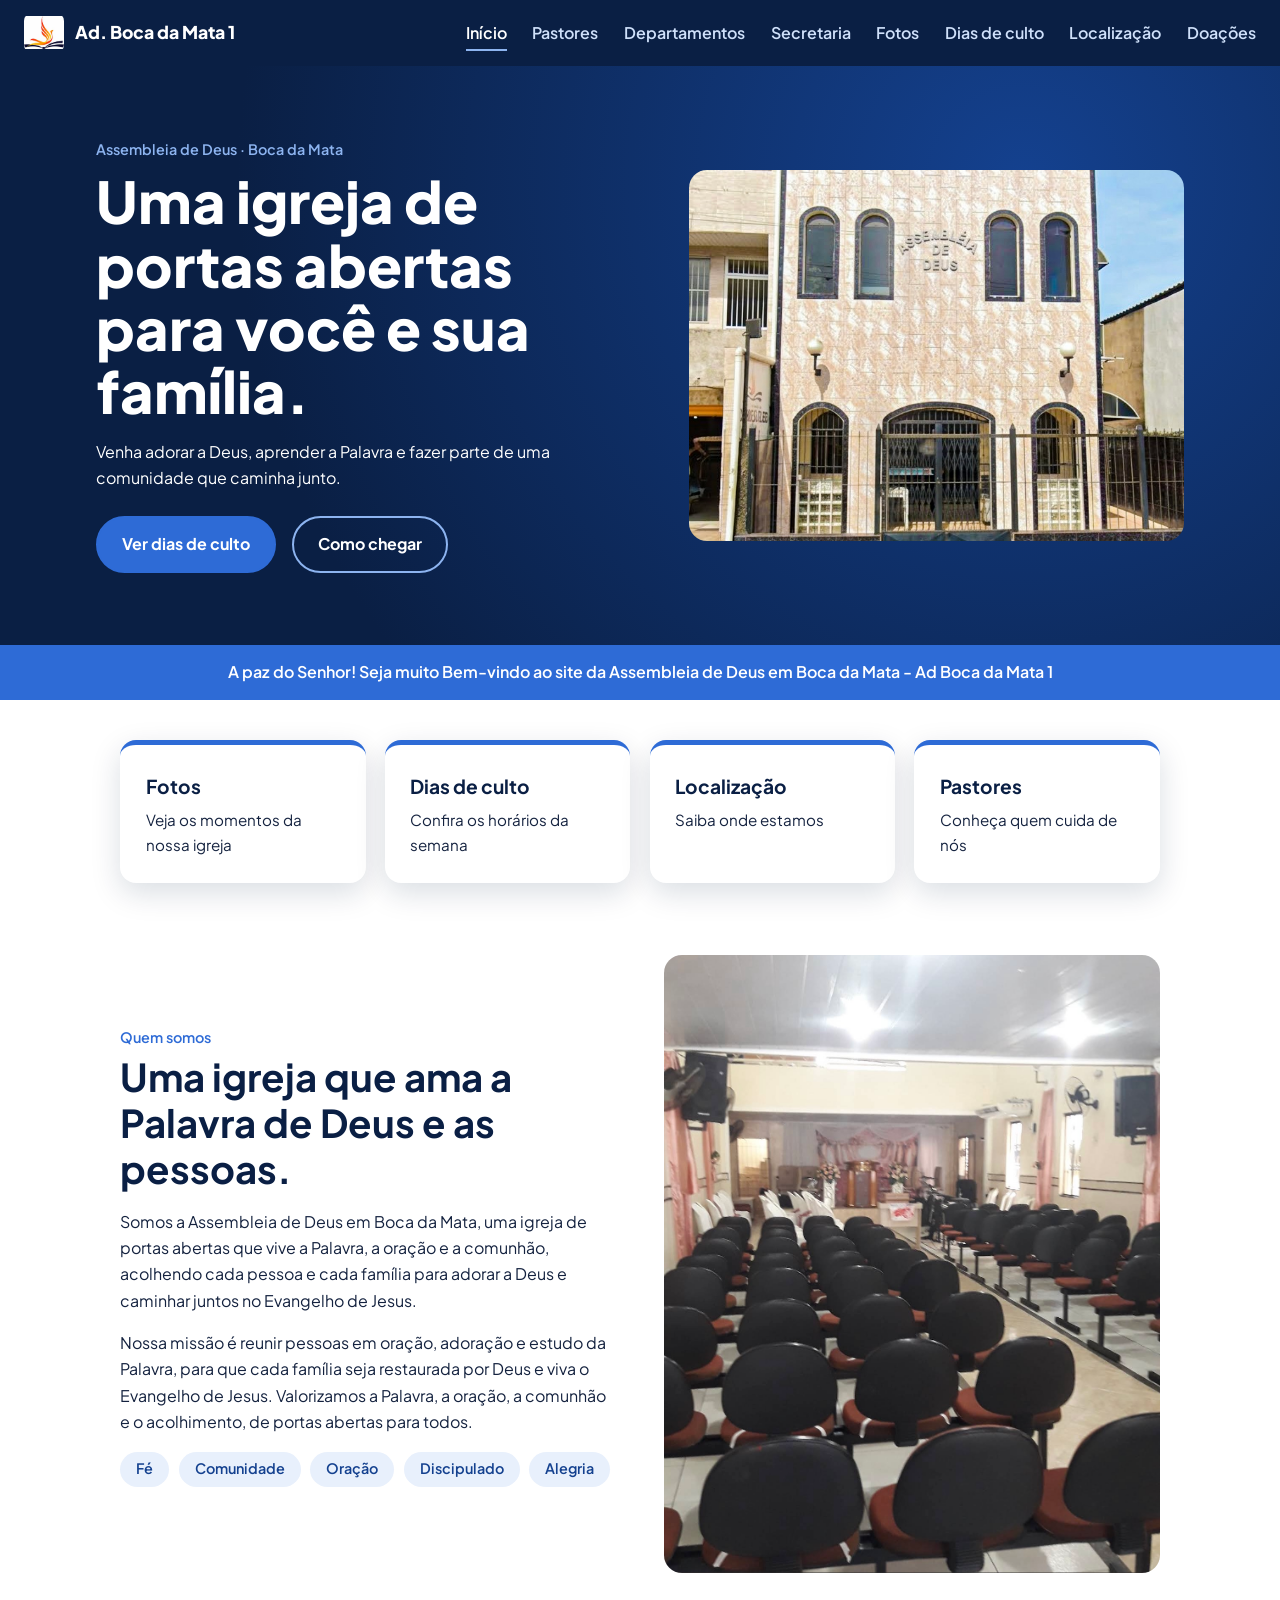
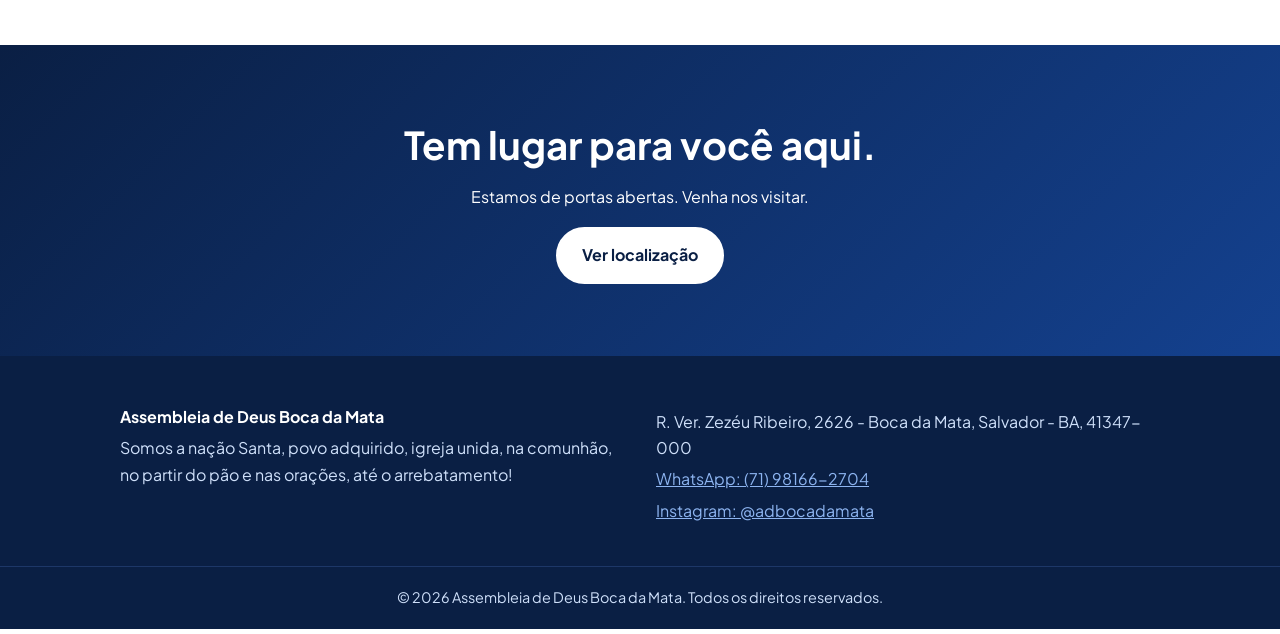
==== commit e0bac2fd: "Adicionando e ativando a foto 8 png no projeto" ====
--- a/index.html
+++ b/index.html
@@ -29,10 +29,7 @@
         <a href="pastores.html">Pastores</a>
         <a href="departamentos.html">Departamentos</a>
         <a href="secretaria.html">Secretaria</a>
-        <a href="fotos.html" style="display: inline-flex; align-items: center; gap: 6px;">
-            <img src="img/icone-fotos.png" alt="Ícone Fotos" style="height: 18px; width: auto; vertical-align: middle;">
-            Fotos
-        </a>
+        <a href="fotos.html">Fotos</a>
         <a href="cultos.html">Dias de culto</a>
         <a href="localizacao.html">Localização</a>
         <a href="doacoes.html">Doações</a>
